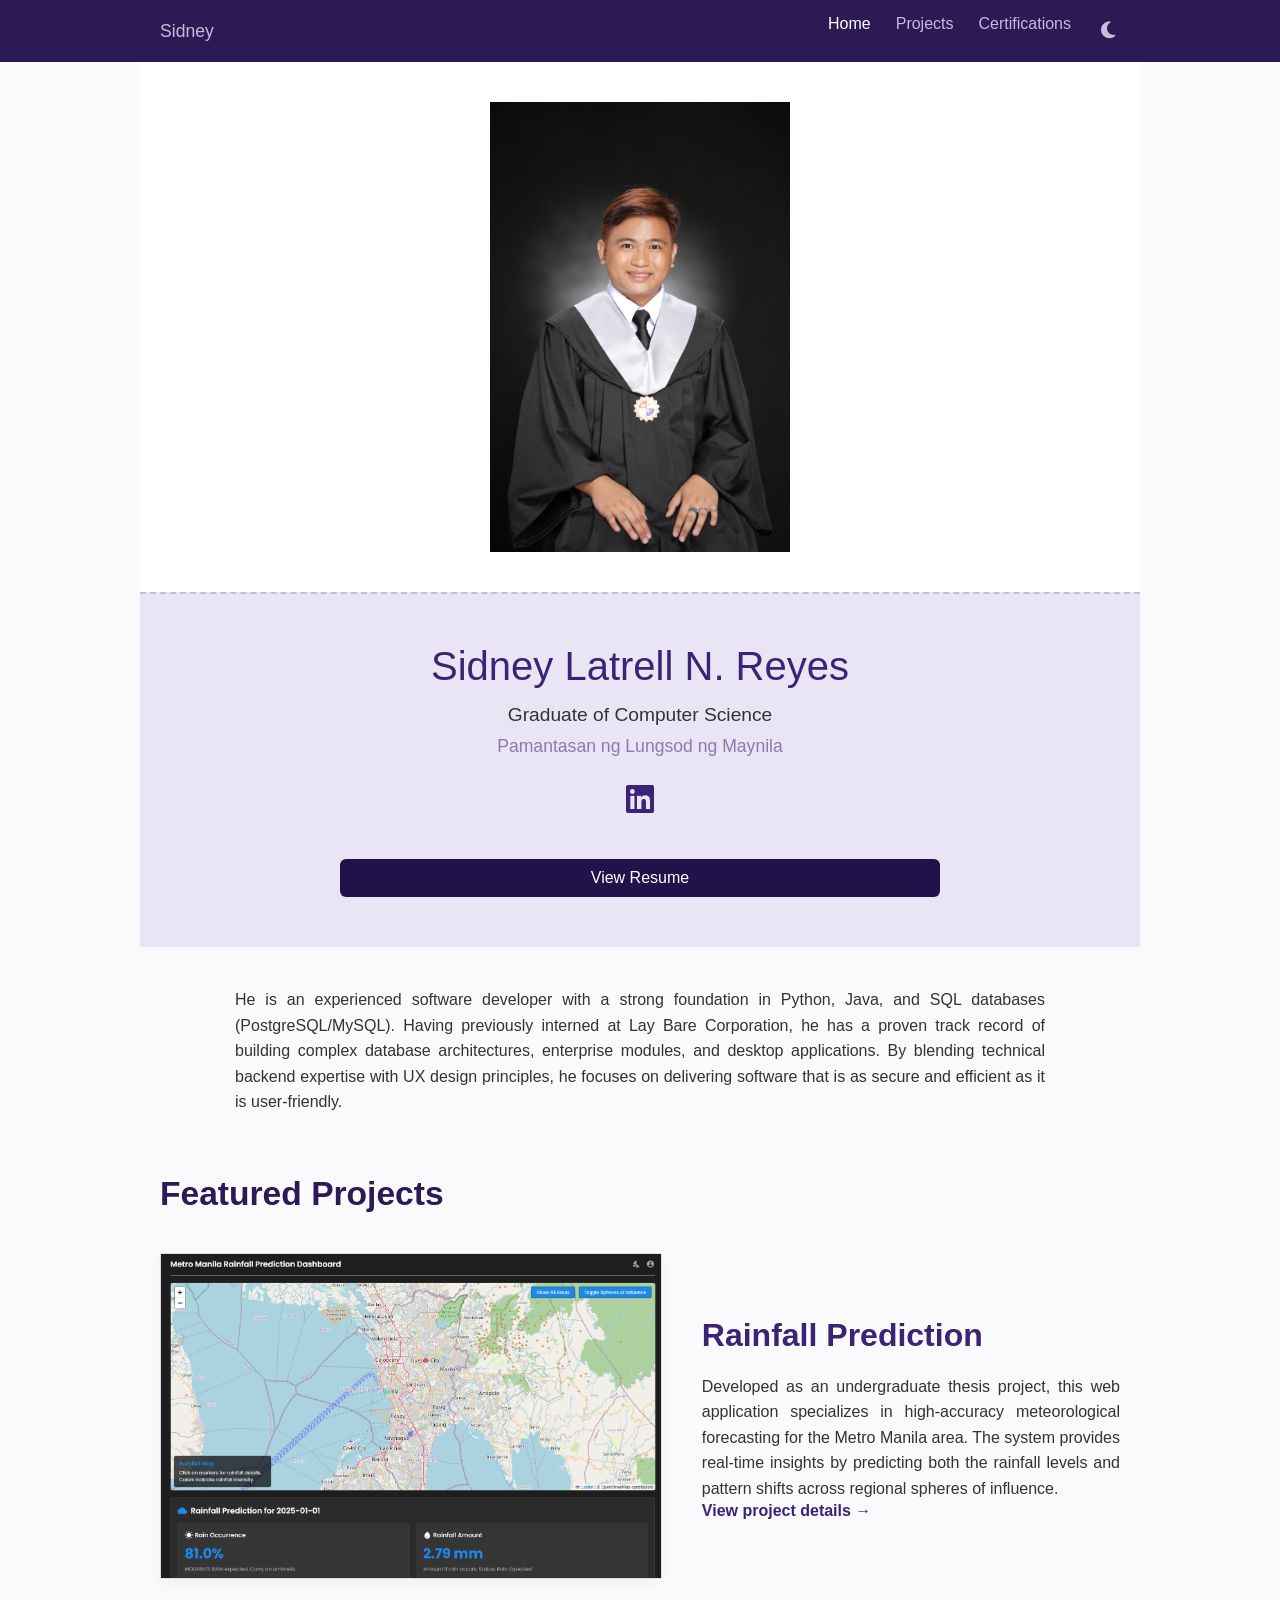
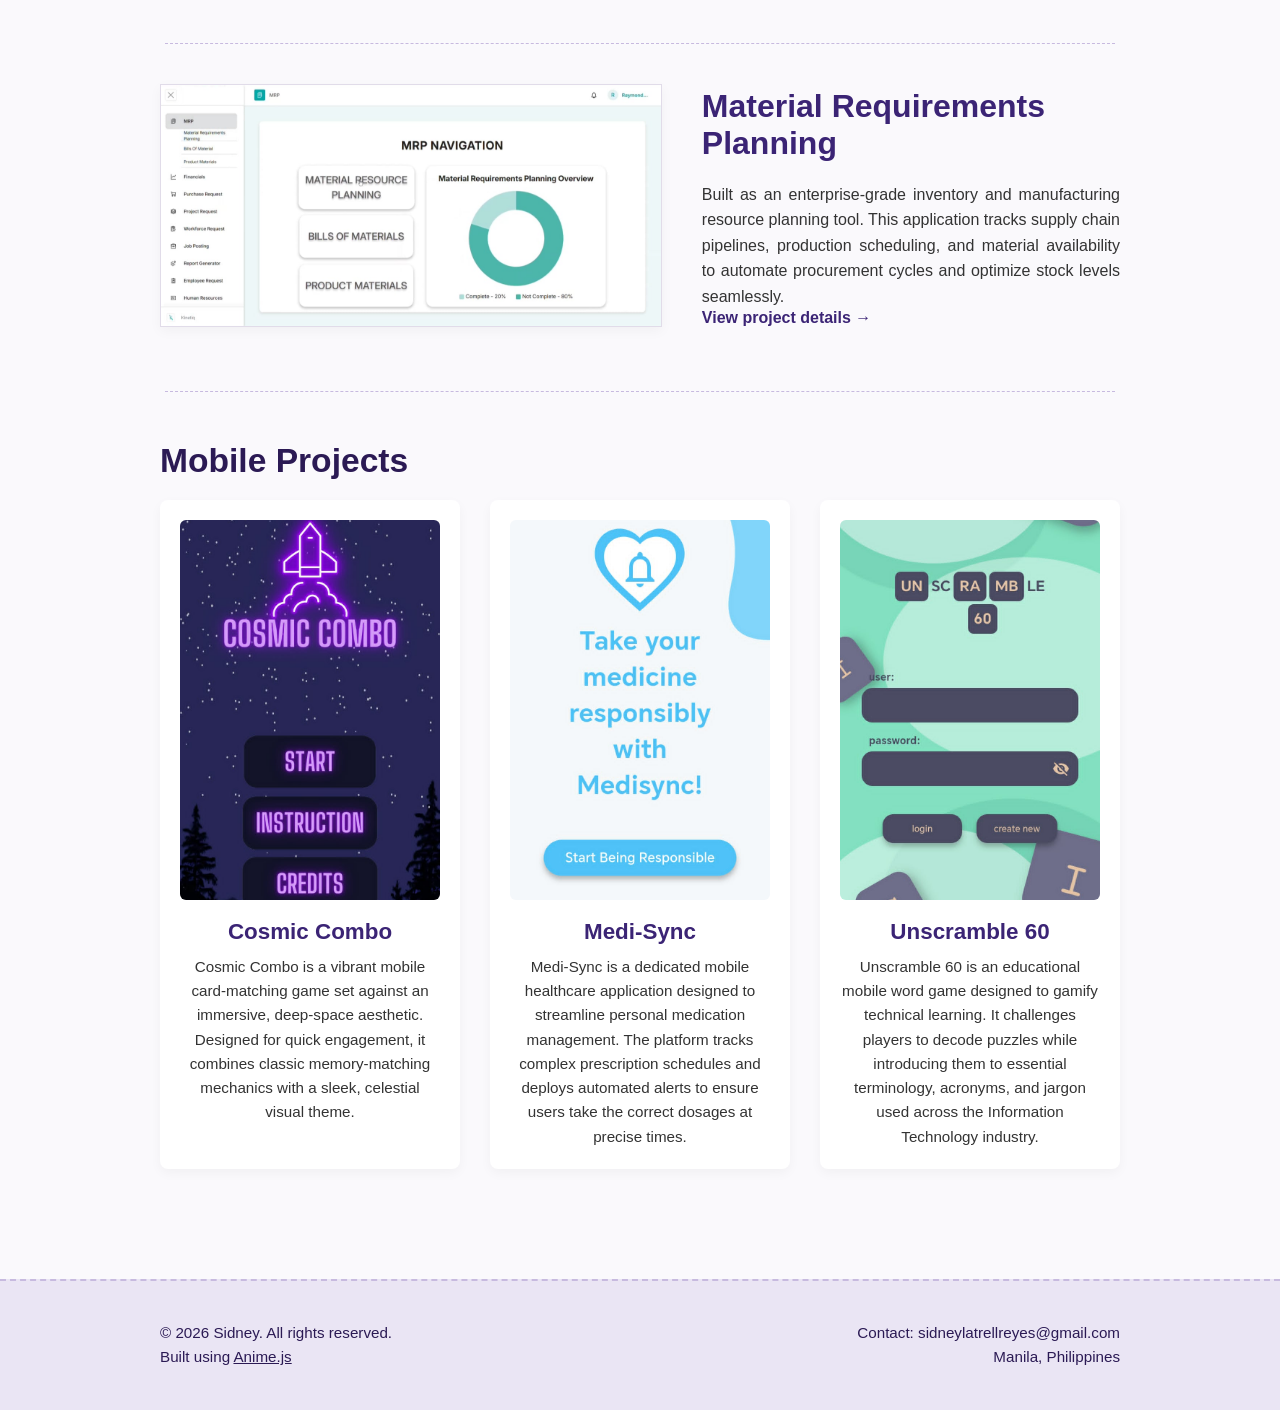
==== index.html @ a34f06d3 "Update index.html" ====
<!DOCTYPE html>
<html lang="en">
<head>
    <meta charset="UTF-8">
    <meta name="viewport" content="width=device-width, initial-scale=1.0">
    <title>Sidney - Portfolio</title>
    <link rel="stylesheet" href="style.css">
    <link rel="stylesheet" href="https://cdnjs.cloudflare.com/ajax/libs/font-awesome/6.4.0/css/all.min.css">
</head>
<body>

    <nav class="navbar">
        <div class="nav-container">
            <div class="site-name">Sidney</div>
            <ul class="nav-links">
                <li><a href="index.html" class="active">Home</a></li>
                <li><a href="projects.html">Projects</a></li>
                <li><a href="certifications.html">Certifications</a></li>
                <li>
                <button id="theme-toggle" class="theme-toggle-btn" aria-label="Toggle theme">
                    <i class="fas fa-moon"></i>
                </button>
            </li>
            </ul>
        </div>
    </nav>

    <div class="portfolio-container">

        <div class="image-section">
            <img src="assets/chosen.JPG" alt="Sidney Reyes" class="profile-img">
        </div>

        <div class="details-section">
            <h1 class="profile-name" style="color: #3b2475;">Sidney Latrell N. Reyes</h1>
            <div class="profile-title" style="color: #333333;">Graduate of Computer Science</div>
            <div class="college-name" style="color: #8a7bb0;">Pamantasan ng Lungsod ng Maynila</div>

            <div class="social-links">
                <a href="https://www.linkedin.com/in/sidney-reyes-908443317/" target="_blank" style="color: #3b2475;"><i class="fab fa-linkedin"></i></a>
            </div>

        <a href="https://drive.google.com/file/d/1Y4aGDfojTcX8HYj7vmwLsg7ABeyHDgnW/view?usp=sharing" 
           target="_blank" 
           rel="noopener noreferrer" 
           class="resume-btn" 
           style="background-color: #22124a; color: white; border-radius: 6px; padding: 10px 20px; display: inline-block; text-decoration: none; margin-top: 10px;">
           View Resume
        </a></div>

        <p class="profile-description" style="font-size: 1rem; line-height: 1.6; color: #333333;">
            He is an experienced software developer with a strong foundation in Python, Java, and SQL databases (PostgreSQL/MySQL). Having previously interned at Lay Bare Corporation, he has a proven track record of building complex database architectures, enterprise modules, and desktop applications. By blending technical backend expertise with UX design principles, he focuses on delivering software that is as secure and efficient as it is user-friendly.
        </p>

        <div class="section-divider-title">
            <h2>Featured Projects</h2>
        </div>

        <div class="project-row">
            <div class="project-image-box">
                <img src="Projects/thesis1.jpg" alt="Rainfall Prediction Dashboard">
            </div>
            <div class="project-text-box">
                <h2 style="color: #3b2475; font-weight: 700;">Rainfall Prediction</h2>
                <p style="font-size: 1rem; line-height: 1.6; color: #333333;">Developed as an undergraduate thesis project, this web application specializes in high-accuracy meteorological forecasting for the Metro Manila area. The system provides real-time insights by predicting both the rainfall levels and pattern shifts across regional spheres of influence.</p>
                <a href="projects.html" style="color: #3b2475; font-weight: 600; text-decoration: none;">View project details &rarr;</a>
            </div>
        </div>

        <hr class="project-separator">

        <div class="project-row">
            <div class="project-image-box">
                <img src="Projects/mrp1.jpg" alt="Material Requirements Planning Dashboard">
            </div>
            <div class="project-text-box">
                <h2 style="color: #3b2475; font-weight: 700;">Material Requirements Planning</h2>
                <p style="font-size: 1rem; line-height: 1.6; color: #333333;">Built as an enterprise-grade inventory and manufacturing resource planning tool. This application tracks supply chain pipelines, production scheduling, and material availability to automate procurement cycles and optimize stock levels seamlessly.</p>
                <a href="projects.html" style="color: #3b2475; font-weight: 600; text-decoration: none;">View project details &rarr;</a>
            </div>
        </div>

        <hr class="project-separator">

        <div class="section-divider-title">
            <h2>Mobile Projects</h2>
        </div>

        <div class="layout-container flex-row">

            <div class="item project-card">
                <div class="card-image-box">
                    <img src="Projects/cosmic1.jpg" alt="Cosmic Combo App Screenshot">
                </div>
                <h3 style="color: #3b2475; font-weight: 700;">Cosmic Combo</h3>
                <p style="font-size: 0.95rem; line-height: 1.6; color: #333333;">Cosmic Combo is a vibrant mobile card-matching game set against an immersive, deep-space aesthetic. Designed for quick engagement, it combines classic memory-matching mechanics with a sleek, celestial visual theme.</p>
            </div>

            <div class="item project-card">
                <div class="card-image-box">
                    <img src="Projects/med1.jpg" alt="Medi-Sync App Screenshot">
                </div>
                <h3 style="color: #3b2475; font-weight: 700;">Medi-Sync</h3>
                <p style="font-size: 0.95rem; line-height: 1.6; color: #333333;">Medi-Sync is a dedicated mobile healthcare application designed to streamline personal medication management. The platform tracks complex prescription schedules and deploys automated alerts to ensure users take the correct dosages at precise times.</p>
            </div>

            <div class="item project-card">
                <div class="card-image-box">
                    <img src="Projects/unscr1.jpg" alt="Unscramble 60 App Screenshot">
                </div>
                <h3 style="color: #3b2475; font-weight: 700;">Unscramble 60</h3>
                <p style="font-size: 0.95rem; line-height: 1.6; color: #333333;">Unscramble 60 is an educational mobile word game designed to gamify technical learning. It challenges players to decode puzzles while introducing them to essential terminology, acronyms, and jargon used across the Information Technology industry.</p>
            </div>

        </div>

    </div>

    <footer class="site-footer" id="contact">
        <div class="footer-container">
            <div class="footer-left">
                &copy; 2026 Sidney. All rights reserved.<br>
                Built using <a href="https://animejs.com/" target="_blank">Anime.js</a>
            </div>
            <div class="footer-right">
                Contact: sidneylatrellreyes@gmail.com<br>
                Manila, Philippines
            </div>
        </div>
    </footer>

    <script type="module" src="script.js"></script>
</body>
</html>
---- style.css ----
/* ==========================================================================
   1. Core Base Styles & Navigation
   ========================================================================== */
* {
    margin: 0;
    padding: 0;
    box-sizing: border-box;
    font-family: 'Segoe UI', Tahoma, Geneva, Verdana, sans-serif;
}

body {
    background-color: #faf9fc; /* Soft neutral tinted off-white background */
}

.navbar {
    background-color: #2b1a54; /* Deep slate purple */
    color: white;
    padding: 15px 0;
}

.nav-container {
    max-width: 1000px;
    margin: 0 auto;
    display: flex;
    justify-content: space-between;
    align-items: center;
    padding: 0 20px;
}

.site-name {
    font-size: 1.1rem;
    color: #c7badf;
}

.nav-links {
    list-style: none;
    display: flex;
    gap: 25px;
}

.nav-links a {
    color: #c7badf;
    text-decoration: none;
    font-weight: 500;
    transition: color 0.3s;
}

.nav-links a.active, .nav-links a:hover {
    color: #ffffff;
}

/* ==========================================================================
   2. Profile & Details Header Sections
   ========================================================================== */
.portfolio-container {
    max-width: 1000px;
    margin: 0 auto;
    display: flex;
    flex-direction: column;
    align-items: center;
}

.image-section {
    width: 100%;
    display: flex;
    justify-content: center;
    background-color: #ffffff;
    padding: 40px 0;
}

.profile-img {
    max-width: 100%;
    height: auto;
    max-height: 450px;
    object-fit: cover;
}

.details-section {
    width: 100%;
    background-color: #eae5f4; /* Reconfigured professional light-lavender tint */
    padding: 50px 20px;
    text-align: center;
    color: #2b1a54;
    border-top: 2px dashed #c7badf;
}

.profile-name {
    font-size: 2.5rem;
    font-weight: 500;
    margin-bottom: 15px;
    display: inline-block; /* Essential for Anime.js letter splitting calculations */
}

.profile-title {
    font-size: 1.2rem;
    margin-bottom: 10px;
    color: #170d33;
}

.college-name {
    font-size: 1.1rem;
    margin-bottom: 25px;
}

.social-links {
    margin-bottom: 30px;
}

.social-links a {
    color: #4a3675;
    font-size: 2rem;
    transition: color 0.3s;
}

.social-links a:hover {
    color: #2b1a54;
}

.resume-btn {
    display: inline-block;
    background-color: #523b8a;
    color: white;
    text-decoration: none;
    padding: 12px 0;
    width: 100%;
    max-width: 600px;
    font-size: 1rem;
    border-radius: 4px;
    font-weight: 500;
    transition: background-color 0.3s;
    border: none;
    cursor: pointer;
    text-align: center;
}

.resume-btn:hover {
    background-color: #3f2c6b;
}

/* Centralized Description Styling */
.profile-description {
    font-size: 1.1rem;
    line-height: 1.7;
    color: #333333;
    text-align: justify; /* Perfectly justified alignment requirement */
    max-width: 850px;
    margin: 40px auto 20px auto;
    padding: 0 20px;
}

/* ==========================================================================
   3. Featured Large Projects Row Layout
   ========================================================================== */
.section-divider-title {
    width: 100%;
    max-width: 1000px;
    padding: 40px 20px 10px 20px;
    font-size: 1.4rem;
    color: #2b1a54;
    text-align: left;
    font-weight: 600;
}

.project-row {
    display: flex;
    max-width: 1000px;
    width: 100%;
    padding: 30px 20px;
    gap: 40px;
    align-items: center;
}

.project-image-box {
    flex: 1.2;
}

.project-image-box img {
    width: 100%;
    height: auto;
    border: 1px solid #e1dce9;
    box-shadow: 0 4px 12px rgba(0,0,0,0.04);
}

.project-text-box {
    flex: 1;
    color: #333333;
}

.project-text-box h2 {
    color: #2b1a54;
    font-size: 2rem;
    margin-bottom: 20px;
    font-weight: 500;
}

.project-text-box p {
    font-size: 1.05rem;
    line-height: 1.6;
    text-align: justify;
}

.project-separator {
    width: 95%;
    border: none;
    border-top: 1px dashed #c7badf;
    margin: 30px 0 10px 0;
}

/* ==========================================================================
   4. Control Interface Panel Styling
   ========================================================================== */
.controls {
    width: 100%;
    max-width: 1000px;
    padding: 10px 20px 20px 20px;
    text-align: left;
}

.controls button {
    background-color: #2b1a54;
    color: white;
    border: none;
    padding: 10px 20px;
    font-size: 0.95rem;
    border-radius: 4px;
    cursor: pointer;
    font-weight: 500;
    transition: background-color 0.2s;
}

.controls button:hover {
    background-color: #4a3675;
}

/* ==========================================================================
   5. Dynamic Morphing Layout Architecture (Anime.js FLIP Contexts)
   ========================================================================== */
.layout-container {
    position: relative !important;
    width: 100%;
    max-width: 1000px;
    margin: 0 auto;
    padding: 10px 20px 50px 20px;
    transition: none !important; /* Prevents native transitions from fighting Anime.js */
}

/* Base structural assignments for items inside the container */
.layout-container .item {
    background: #ffffff;
    border-radius: 8px;
    padding: 20px;
    box-shadow: 0 4px 12px rgba(0, 0, 0, 0.04);
    display: flex;
    flex-direction: column;
    align-items: center;
    text-align: center;
    width: 100%;
}

.layout-container .card-image-box {
    width: 100%;
    margin-bottom: 15px;
}

.layout-container .card-image-box img {
    width: 100%;
    height: auto;
    max-height: 380px;
    object-fit: cover;
    border-radius: 6px;
}

.layout-container h3 {
    color: #2b1a54;
    font-size: 1.4rem;
    margin-bottom: 10px;
    font-weight: 500;
}

.layout-container p {
    font-size: 0.95rem;
    line-height: 1.5;
    color: #444444;
}

/* --- STATE CLASS DEFINITIONS (Updated Dynamically via JS) --- */

/* Horizontal Row Settings (3 Columns Side-by-Side) */
.layout-container.flex-row,
.layout-container.flex-col,
.layout-container.grid-2 {
    display: grid !important;
    grid-template-columns: repeat(3, 1fr) !important;
    gap: 30px !important;
}

/* Stacker settings (1 Column List Layout View) */
.layout-container.grid-1 {
    display: grid !important;
    grid-template-columns: 1fr !important;
    gap: 30px !important;
    max-width: 650px !important;
}

/* Clean minimization handling state */
.layout-container.none .item {
    transform: scale(0);
    opacity: 0;
}

/* Reverse ordering setup mapping class */
.layout-container.flex-row-reverse {
    display: grid !important;
    grid-template-columns: repeat(3, 1fr) !important;
    gap: 30px !important;
}

/* ==========================================================================
   6. Footer & Media Query Clean Breakdowns
   ========================================================================== */
.site-footer {
    background-color: #eae5f4; 
    border-top: 2px dashed #c7badf;
    padding: 40px 0;
    margin-top: 60px;
    color: #2b1a54;
}

.footer-container {
    max-width: 1000px;
    margin: 0 auto;
    display: flex;
    justify-content: space-between;
    padding: 0 20px;
    font-size: 0.95rem;
    line-height: 1.6;
}

.footer-left a {
    color: #2b1a54;
    text-decoration: underline;
}

.footer-right {
    text-align: right;
}

@media (max-width: 768px) {
    .project-row {
        flex-direction: column;
        text-align: center;
    }
    .project-text-box p {
        text-align: center;
    }
    
    .layout-container.flex-row,
    .layout-container.flex-col,
    .layout-container.grid-2,
    .layout-container.grid-1,
    .layout-container.flex-row-reverse {
        grid-template-columns: 1fr !important;
        gap: 45px !important;
    }
    
    .footer-container {
        flex-direction: column;
        gap: 20px;
        text-align: center;
    }
    .footer-right {
        text-align: center;
    }
}

/* ==========================================================================
   Dark Mode Theme Overrides
   ========================================================================== */

/* Button Styling in Navbar */
.theme-toggle-btn {
    background: transparent;
    border: none;
    color: #c7badf;
    font-size: 1.2rem;
    cursor: pointer;
    padding: 5px;
    transition: color 0.3s ease, transform 0.2s ease;
}

.theme-toggle-btn:hover {
    color: #ffffff;
    transform: scale(1.1);
}

/* Base Body Dark Mode */
body.dark-mode {
    background-color: #121212 !important;
    color: #e0e0e0 !important;
}

/* Containers and Card Backgrounds */
body.dark-mode .details-section,
body.dark-mode .site-footer {
    background-color: #1e1b2e !important;
    border-color: #3b2475 !important;
}

body.dark-mode .image-section,
body.dark-mode .item.project-card,
body.dark-mode .project-image-box img {
    background-color: #1a1a24 !important;
    border-color: #2d2b3a !important;
}

/* Text Overrides for Inline Colors */
body.dark-mode h1,
body.dark-mode h2,
body.dark-mode h3,
body.dark-mode .site-name,
body.dark-mode .section-divider-title h2 {
    color: #bb86fc !important; /* Vibrant soft purple accent */
}

body.dark-mode p,
body.dark-mode .profile-title,
body.dark-mode .profile-description,
body.dark-mode .project-text-box p {
    color: #d1d1d1 !important;
}

body.dark-mode .college-name {
    color: #a395c9 !important;
}

body.dark-mode .nav-links a,
body.dark-mode .social-links a,
body.dark-mode .project-text-box a,
body.dark-mode .footer-left a {
    color: #cf6679 !important;
}

body.dark-mode .project-separator {
    border-color: #3b2475 !important;
}
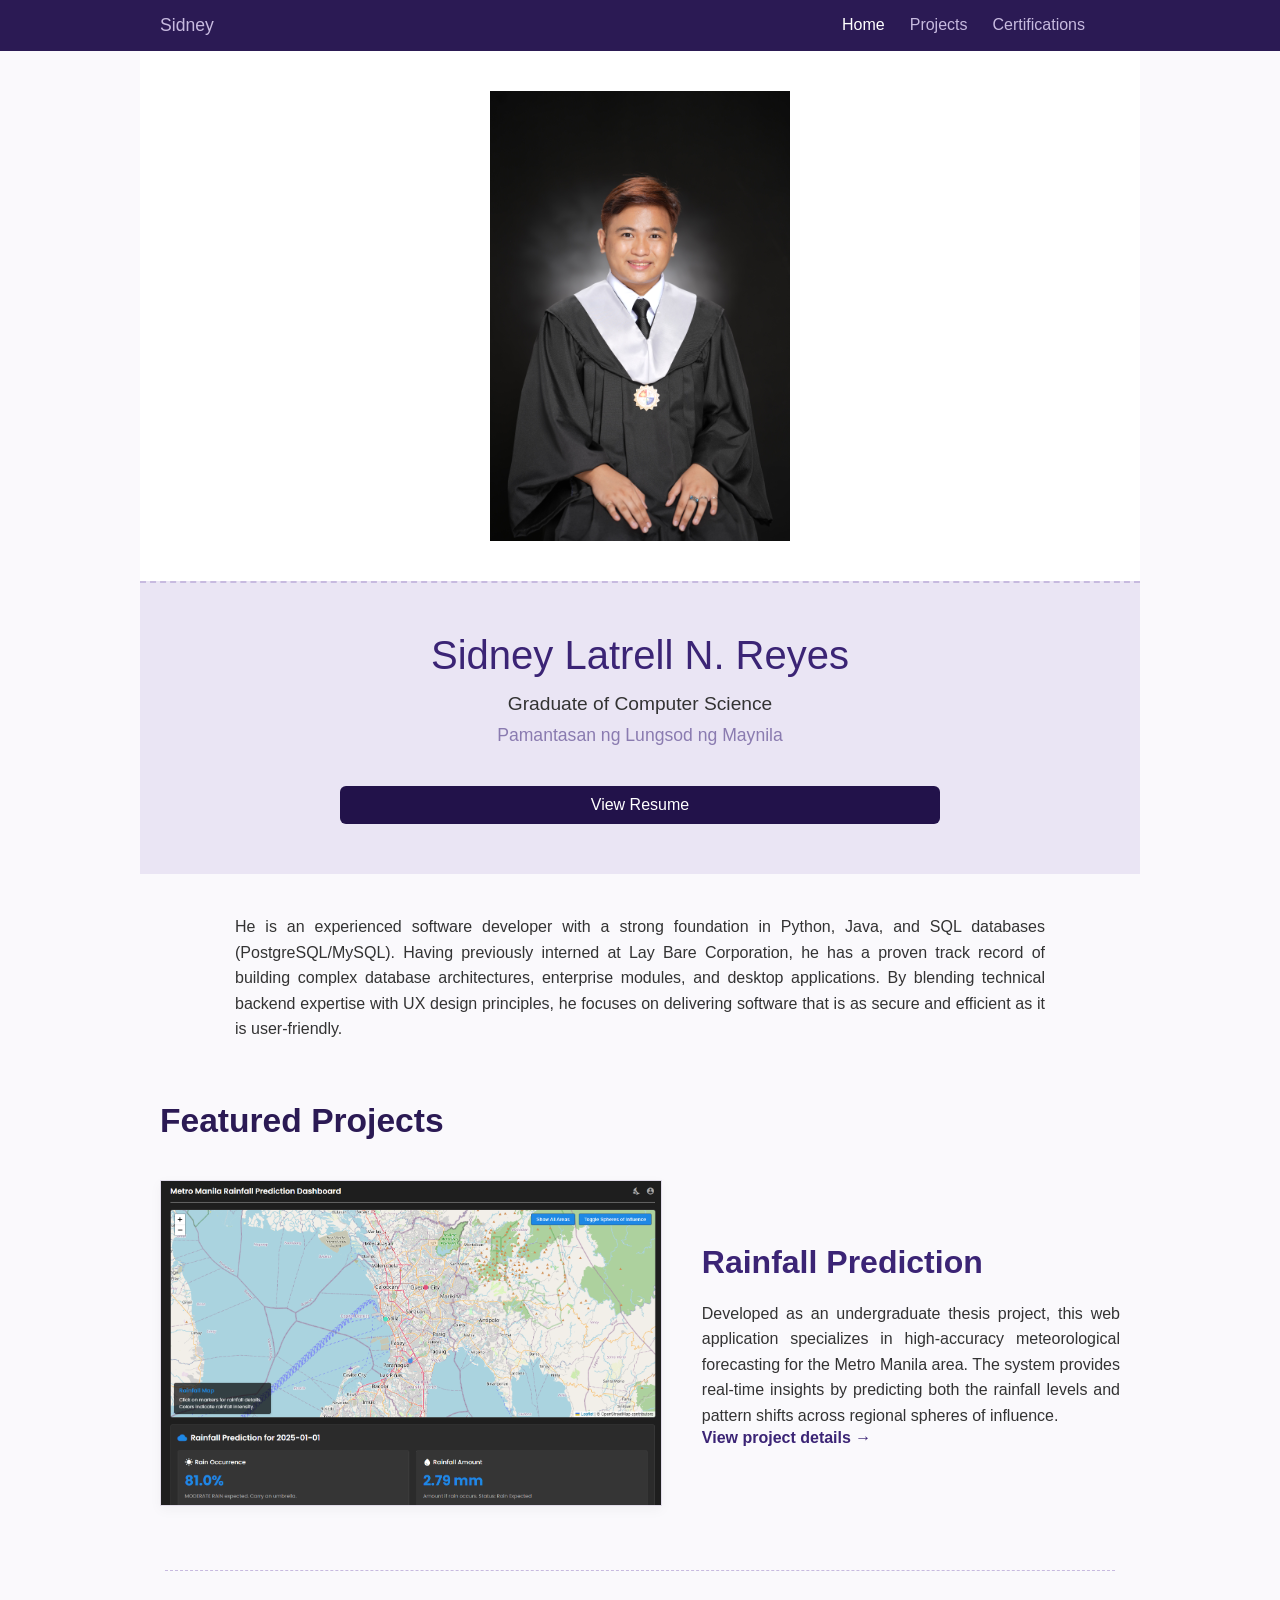
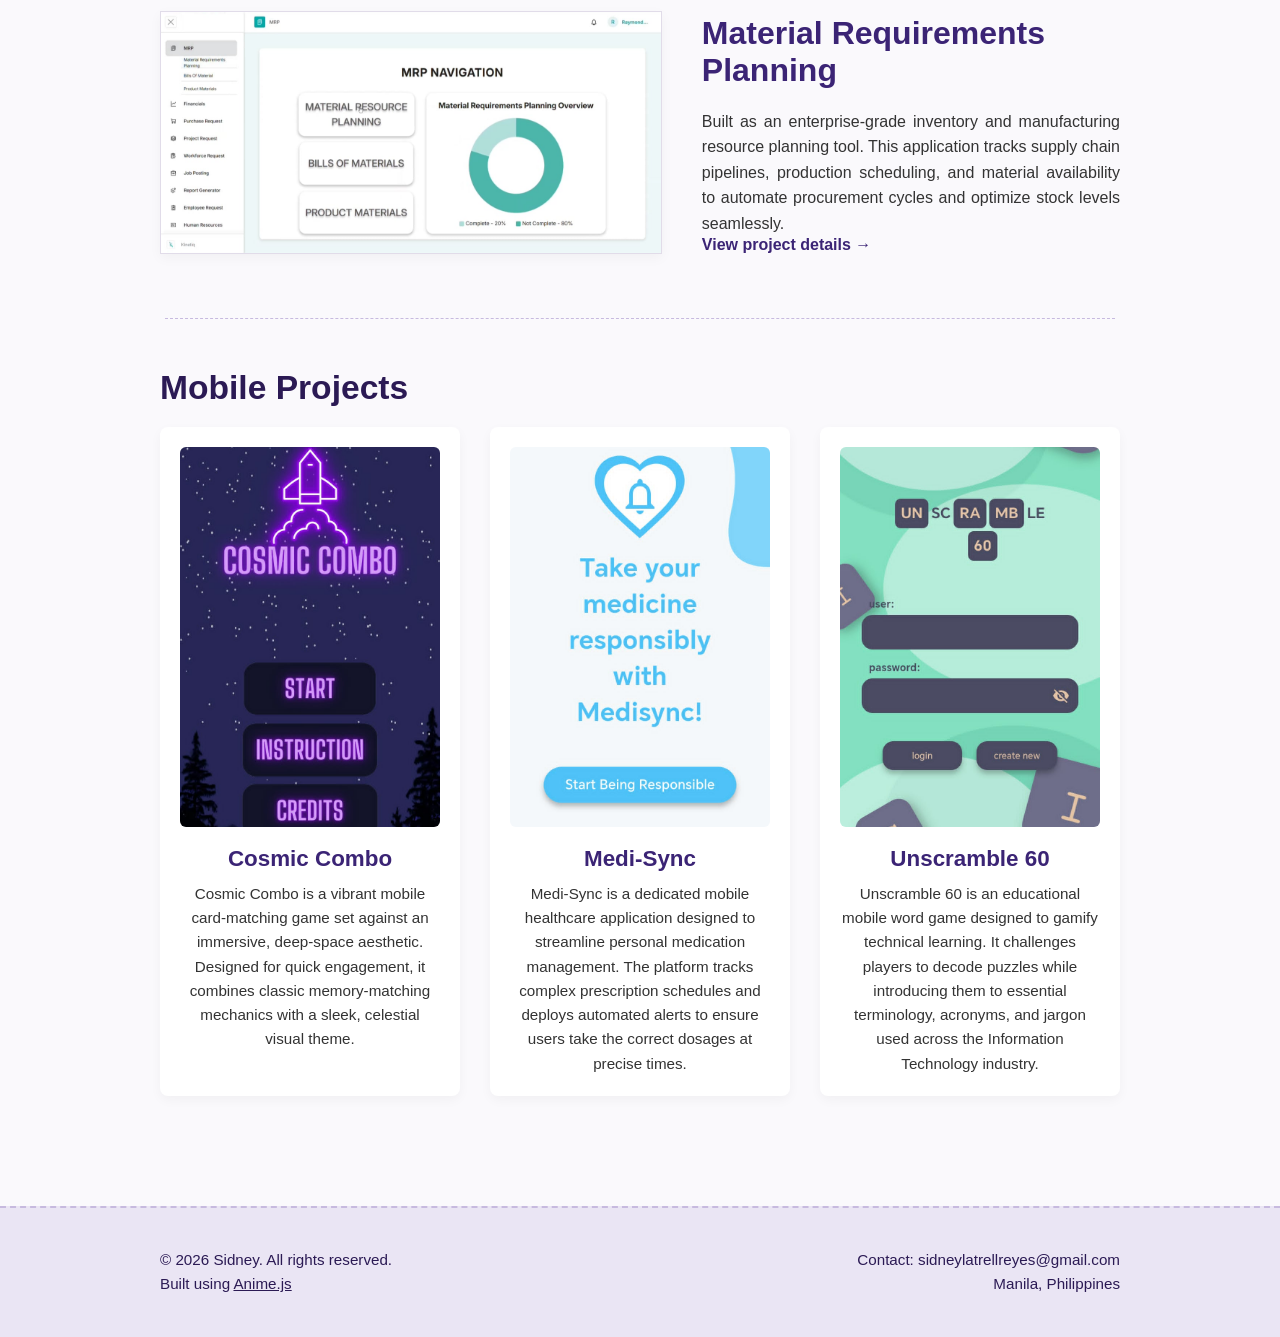
==== commit 517e8083: "Update index.html removed animejs for name maybe?" ====
--- a/index.html
+++ b/index.html
@@ -5,7 +5,6 @@
     <meta name="viewport" content="width=device-width, initial-scale=1.0">
     <title>Sidney - Portfolio</title>
     <link rel="stylesheet" href="style.css">
-    <link rel="stylesheet" href="https://cdnjs.cloudflare.com/ajax/libs/font-awesome/6.4.0/css/all.min.css">
 </head>
 <body>
 
@@ -40,7 +39,7 @@
                 <a href="https://www.linkedin.com/in/sidney-reyes-908443317/" target="_blank" style="color: #3b2475;"><i class="fab fa-linkedin"></i></a>
             </div>
 
-        <a href="https://drive.google.com/file/d/1Y4aGDfojTcX8HYj7vmwLsg7ABeyHDgnW/view?usp=sharing" 
+        <a href="https://drive.google.com/file/d/1HtWwaGVgnknMbJgXJE3Xa2kfeSxZcFaR/view?usp=sharing" 
            target="_blank" 
            rel="noopener noreferrer" 
            class="resume-btn" 
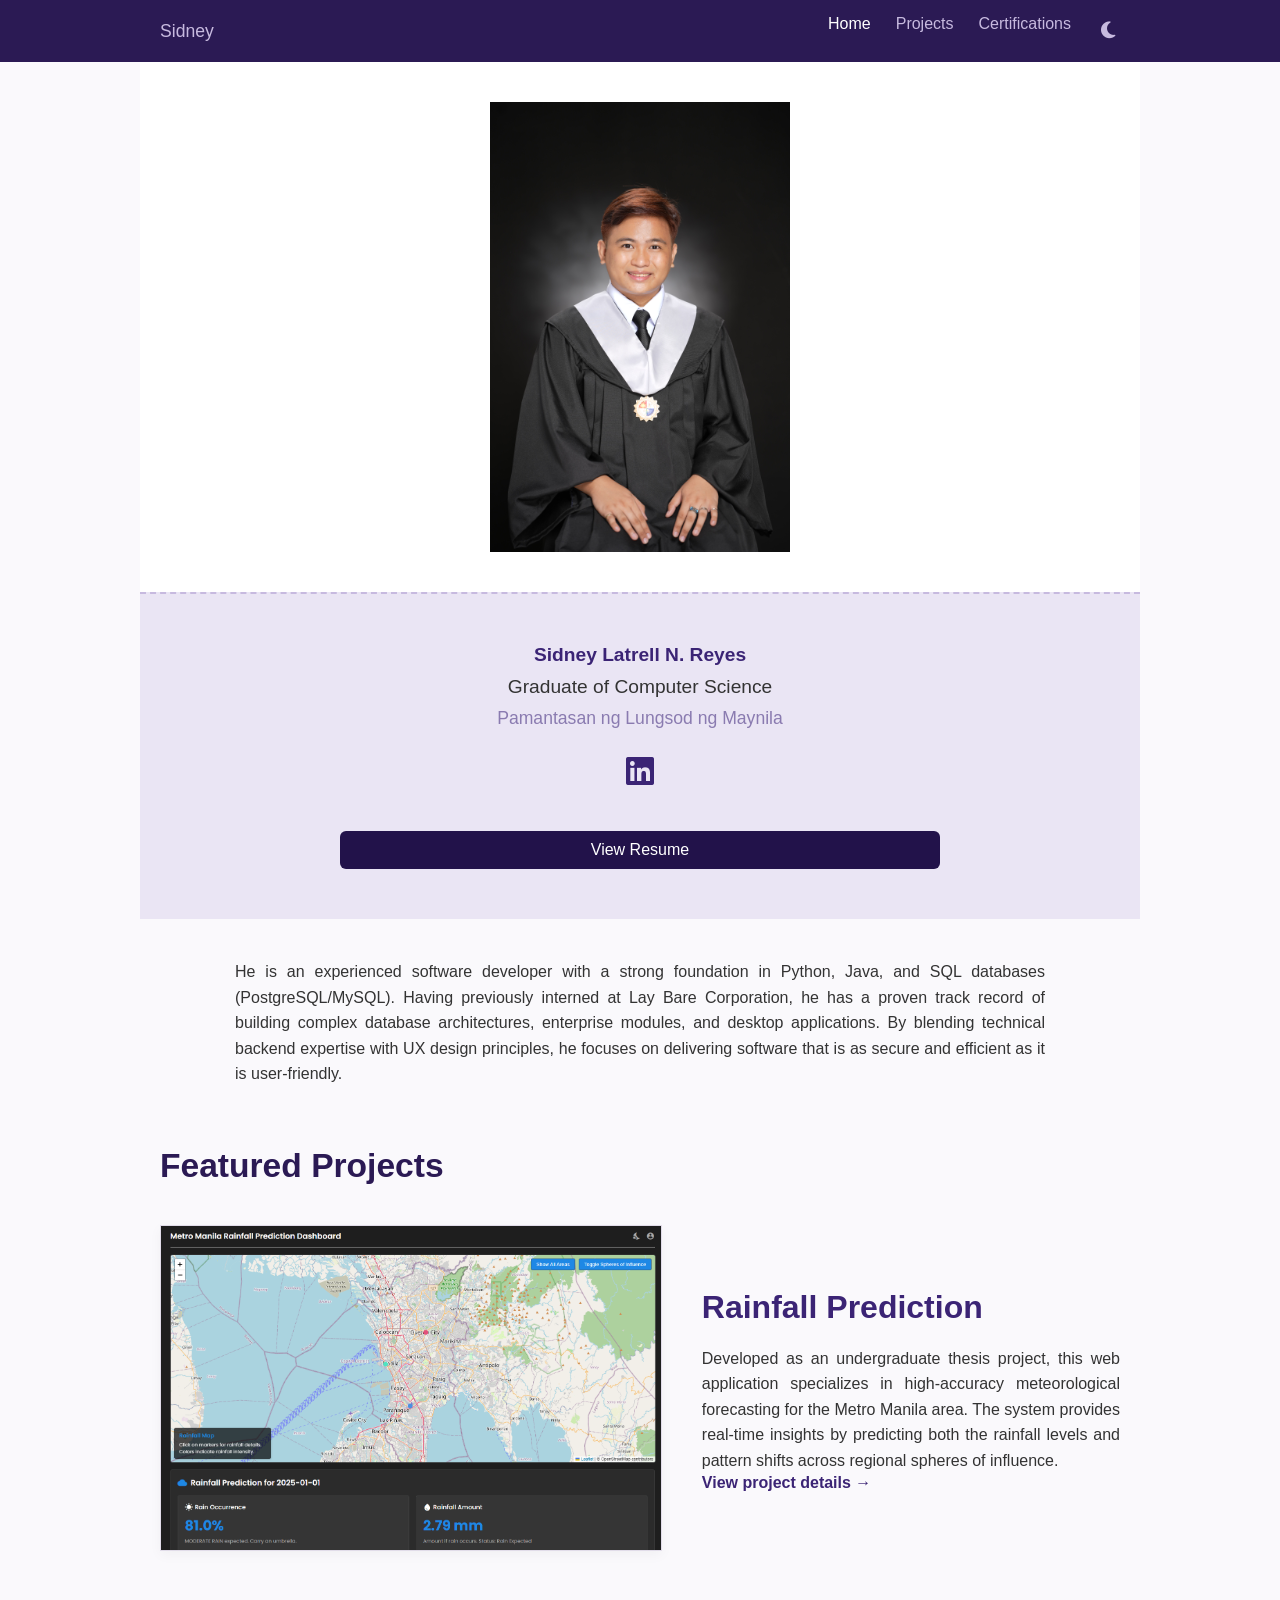
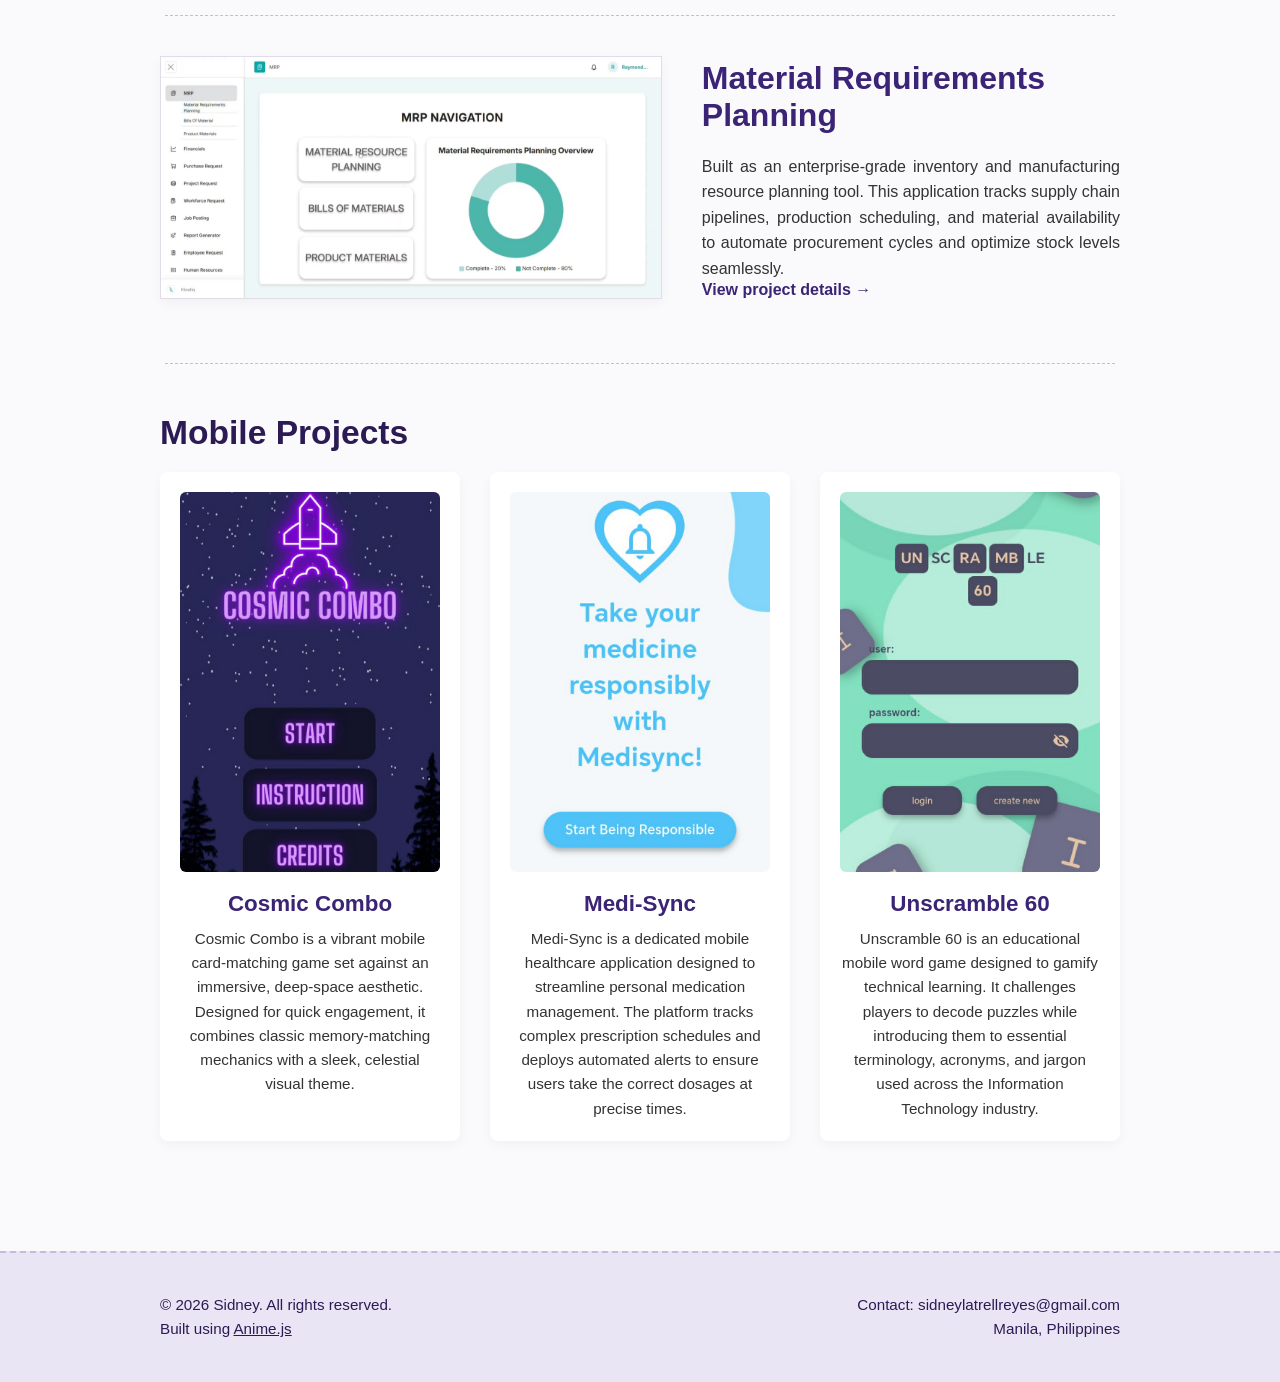
==== commit c5c599e6: "Update index.html tried to change name" ====
--- a/index.html
+++ b/index.html
@@ -5,6 +5,8 @@
     <meta name="viewport" content="width=device-width, initial-scale=1.0">
     <title>Sidney - Portfolio</title>
     <link rel="stylesheet" href="style.css">
+    <link rel="stylesheet" href="https://cdnjs.cloudflare.com/ajax/libs/font-awesome/6.4.0/css/all.min.css">
+
 </head>
 <body>
 
@@ -31,7 +33,7 @@
         </div>
 
         <div class="details-section">
-            <h1 class="profile-name" style="color: #3b2475;">Sidney Latrell N. Reyes</h1>
+            <h1 class="profile-title" style="color: #3b2475;">Sidney Latrell N. Reyes</h1>
             <div class="profile-title" style="color: #333333;">Graduate of Computer Science</div>
             <div class="college-name" style="color: #8a7bb0;">Pamantasan ng Lungsod ng Maynila</div>
 
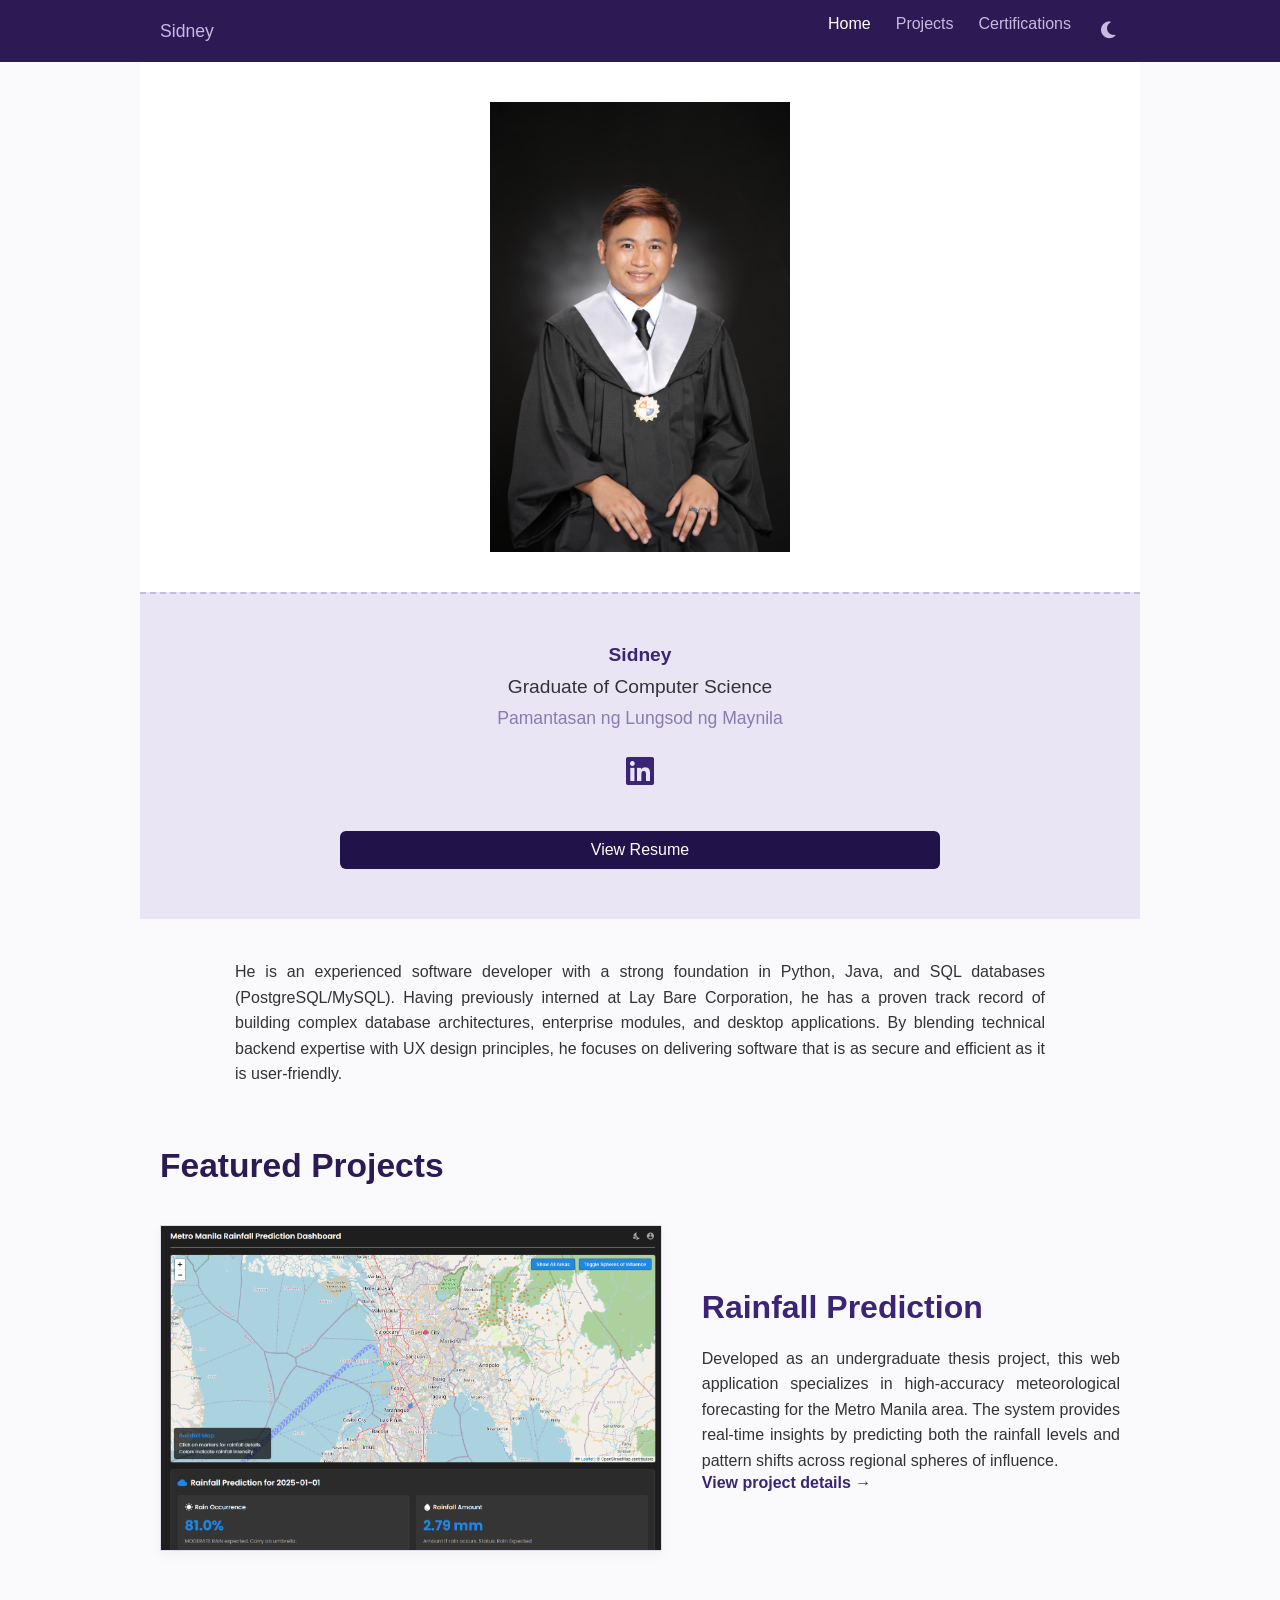
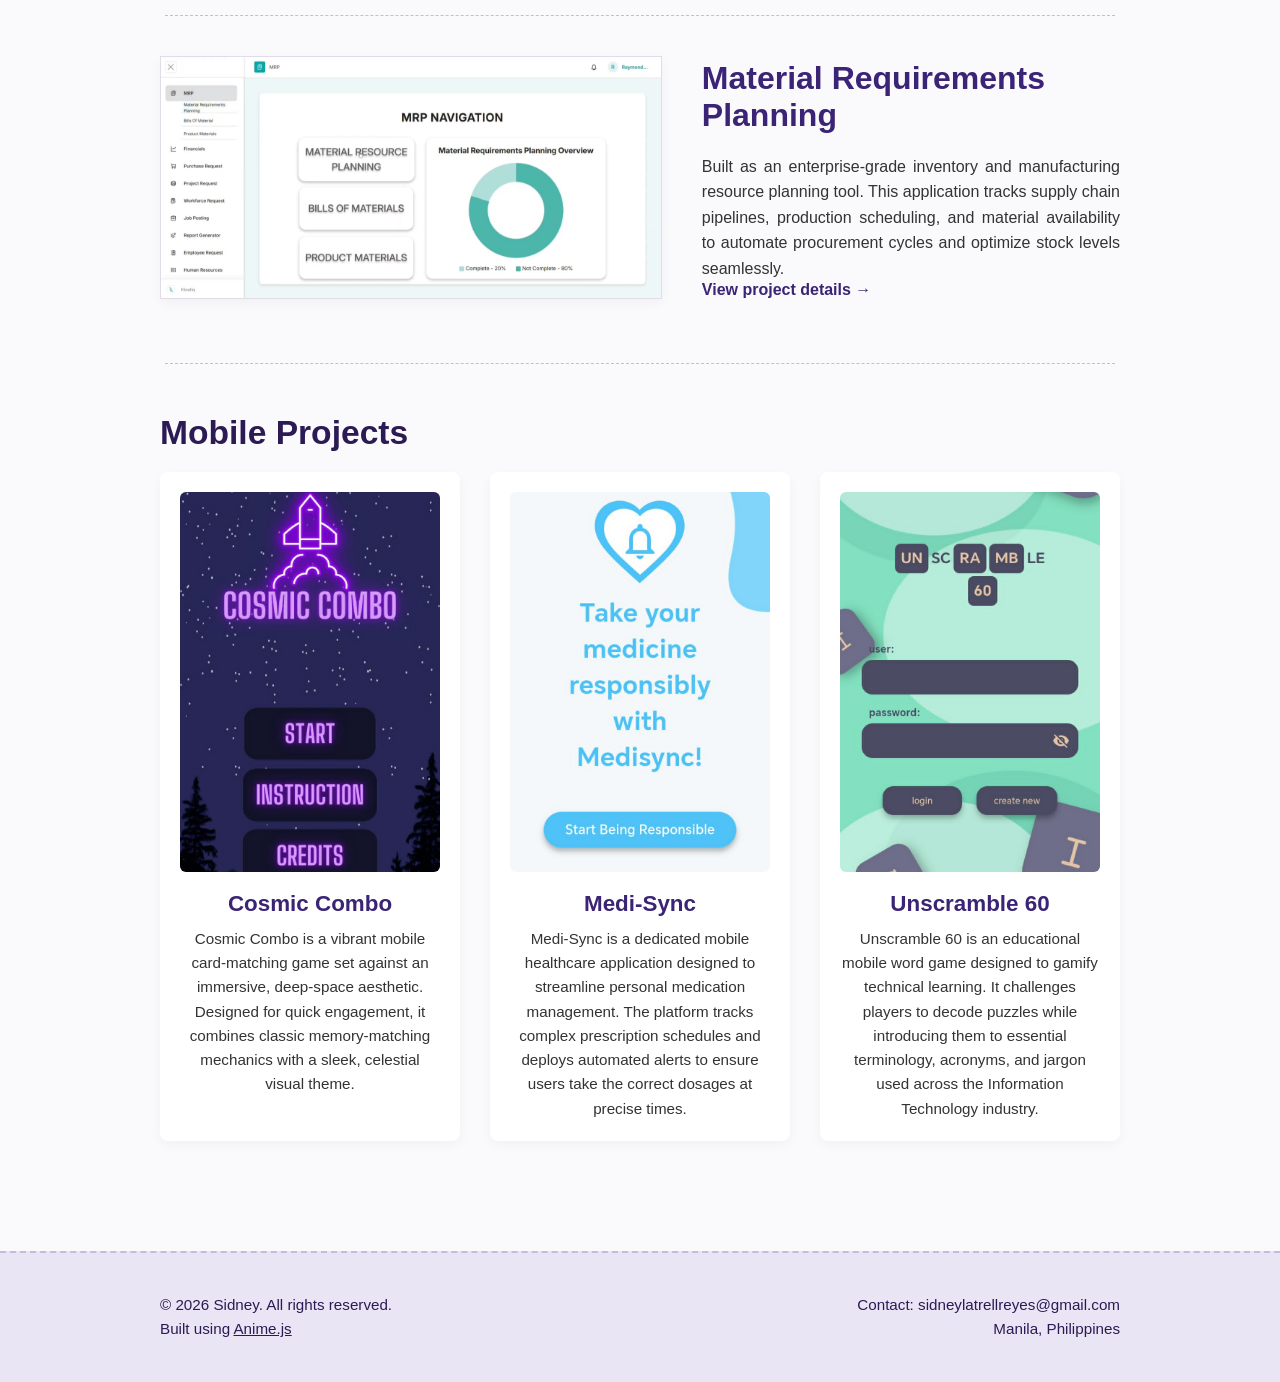
==== commit 5adb4c39: "Update index.html" ====
--- a/index.html
+++ b/index.html
@@ -33,7 +33,7 @@
         </div>
 
         <div class="details-section">
-            <h1 class="profile-title" style="color: #3b2475;">Sidney Latrell N. Reyes</h1>
+            <h1 class="profile-title" style="color: #3b2475;">Sidney</h1>
             <div class="profile-title" style="color: #333333;">Graduate of Computer Science</div>
             <div class="college-name" style="color: #8a7bb0;">Pamantasan ng Lungsod ng Maynila</div>
 
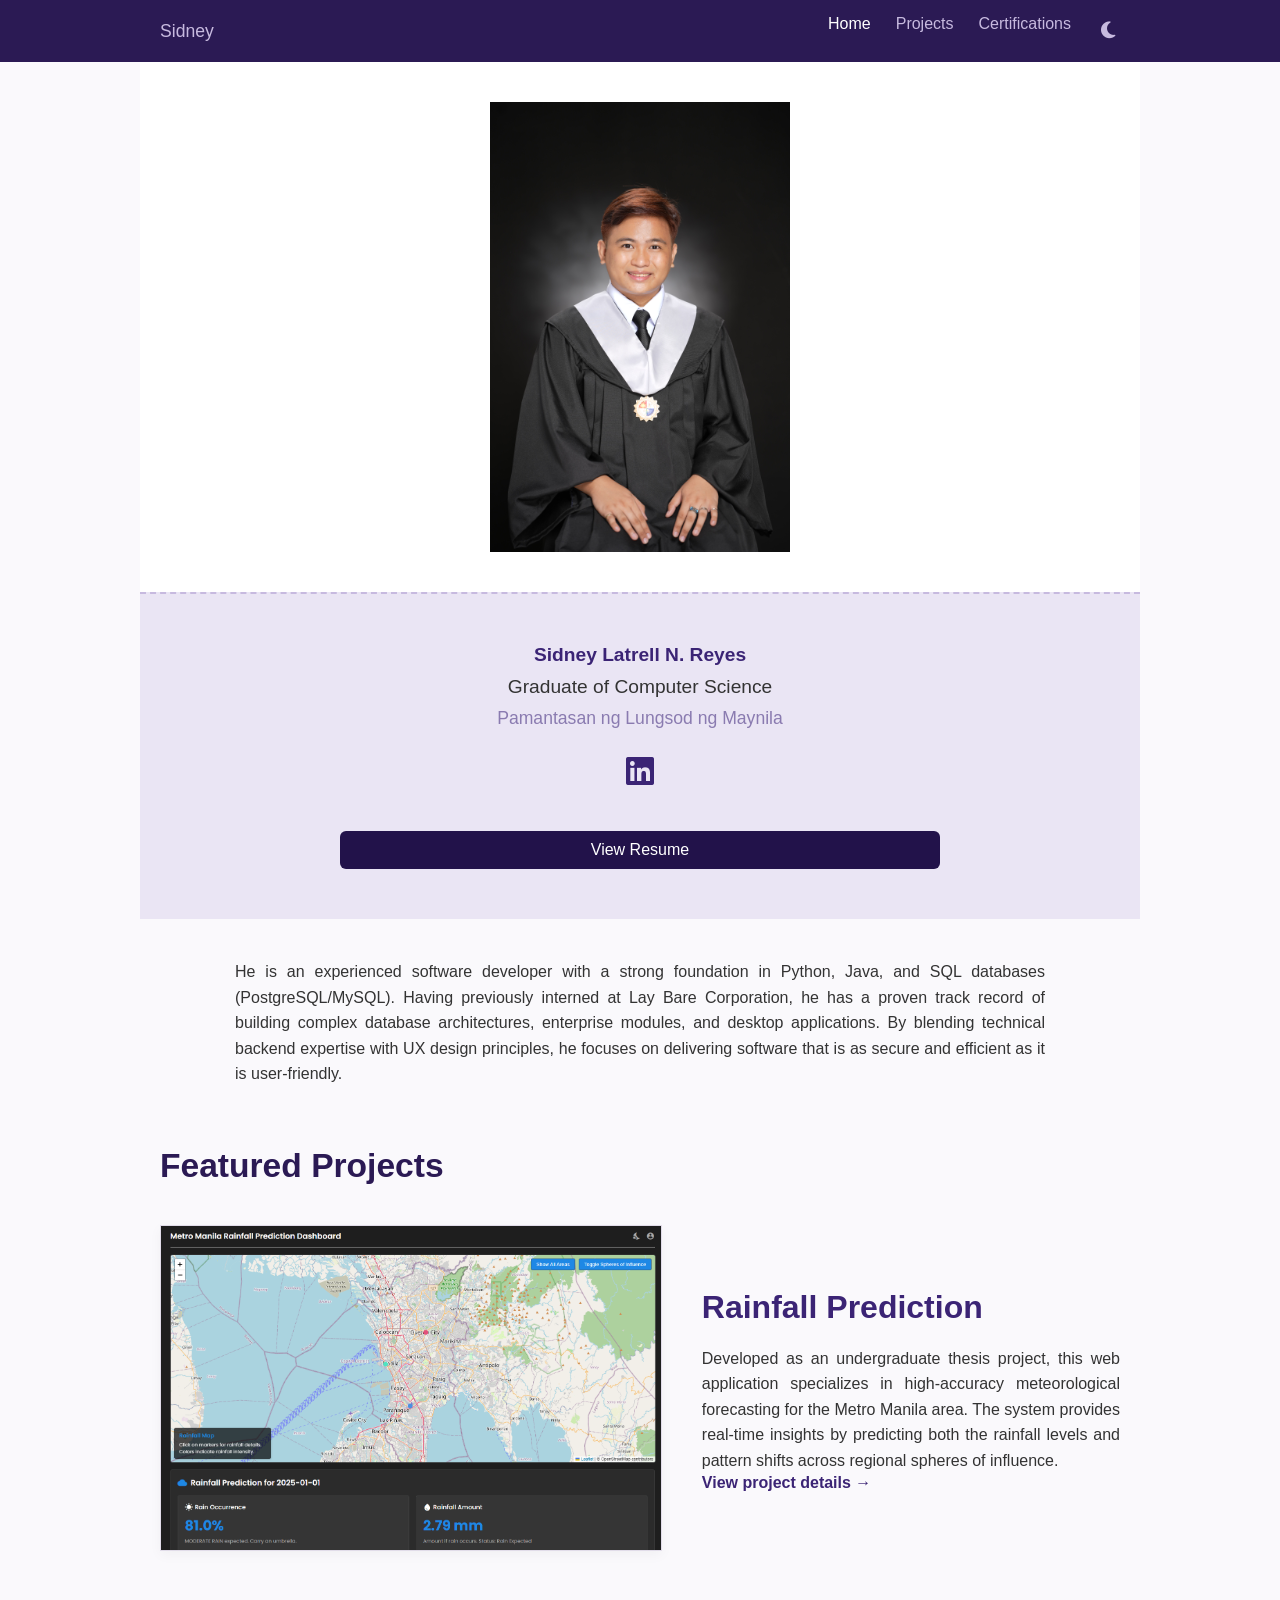
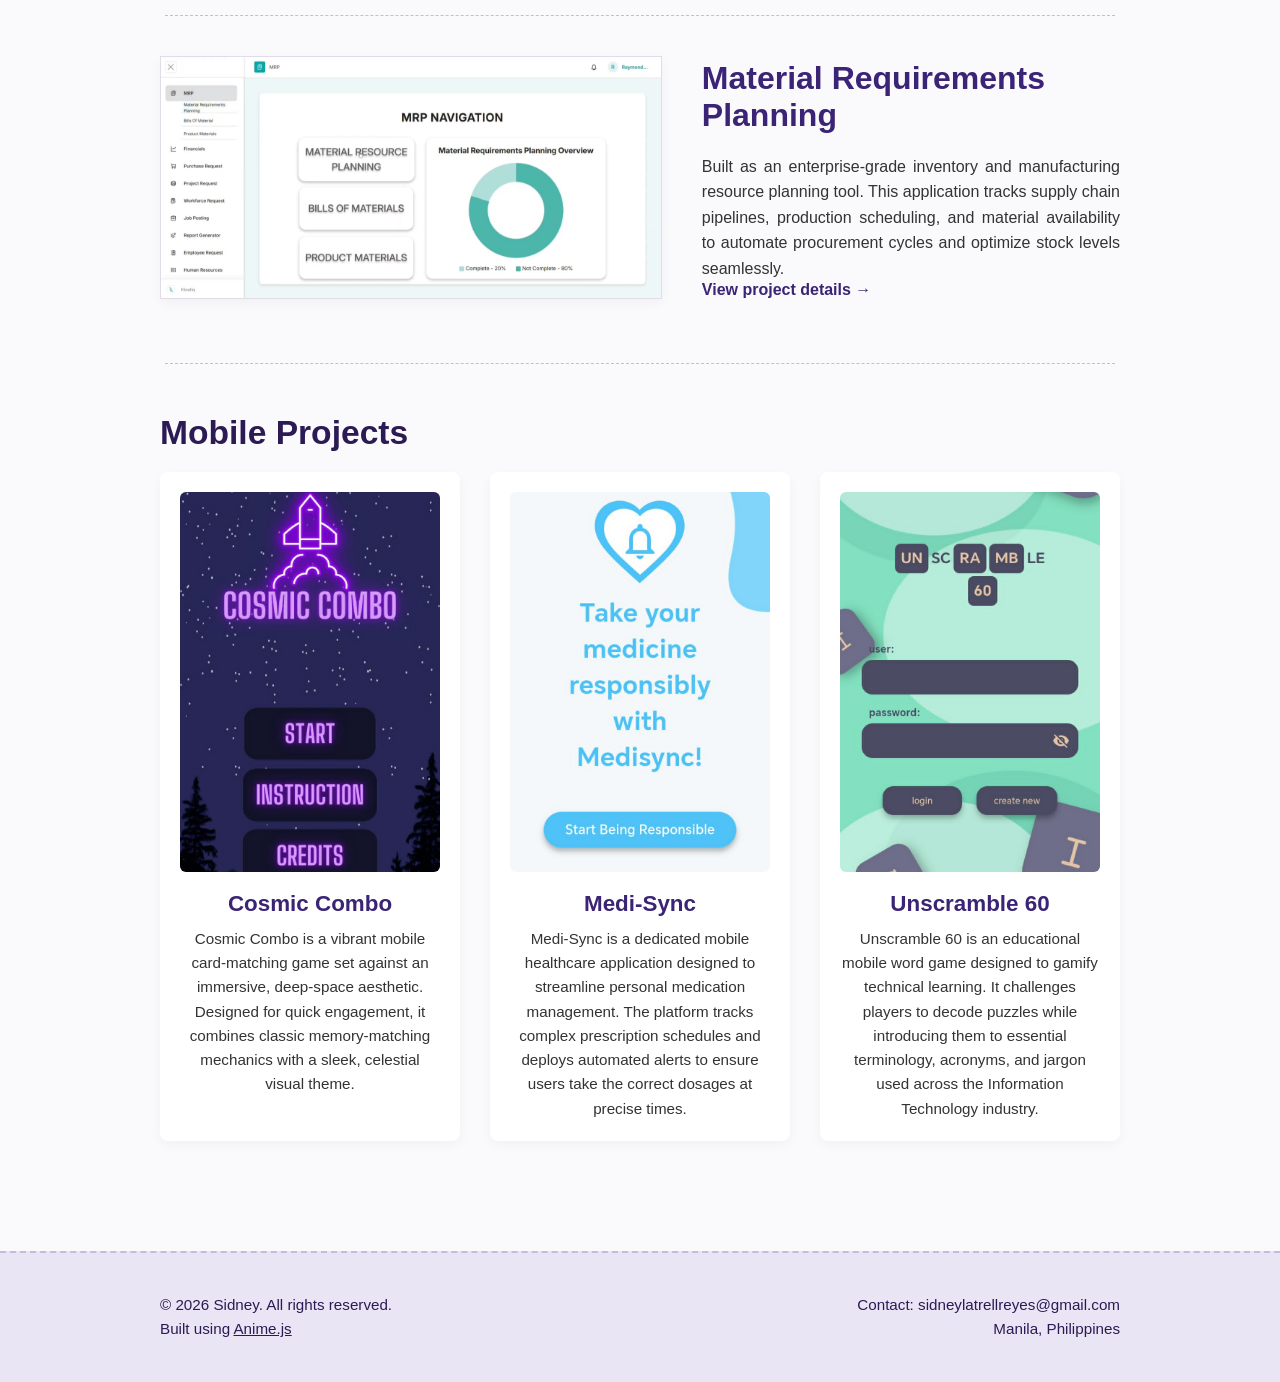
==== commit 51b14577: "Update index.html" ====
--- a/index.html
+++ b/index.html
@@ -33,7 +33,7 @@
         </div>
 
         <div class="details-section">
-            <h1 class="profile-title" style="color: #3b2475;">Sidney</h1>
+            <h1 class="profile-title" style="color: #3b2475;">Sidney Latrell N. Reyes</h1>
             <div class="profile-title" style="color: #333333;">Graduate of Computer Science</div>
             <div class="college-name" style="color: #8a7bb0;">Pamantasan ng Lungsod ng Maynila</div>
 
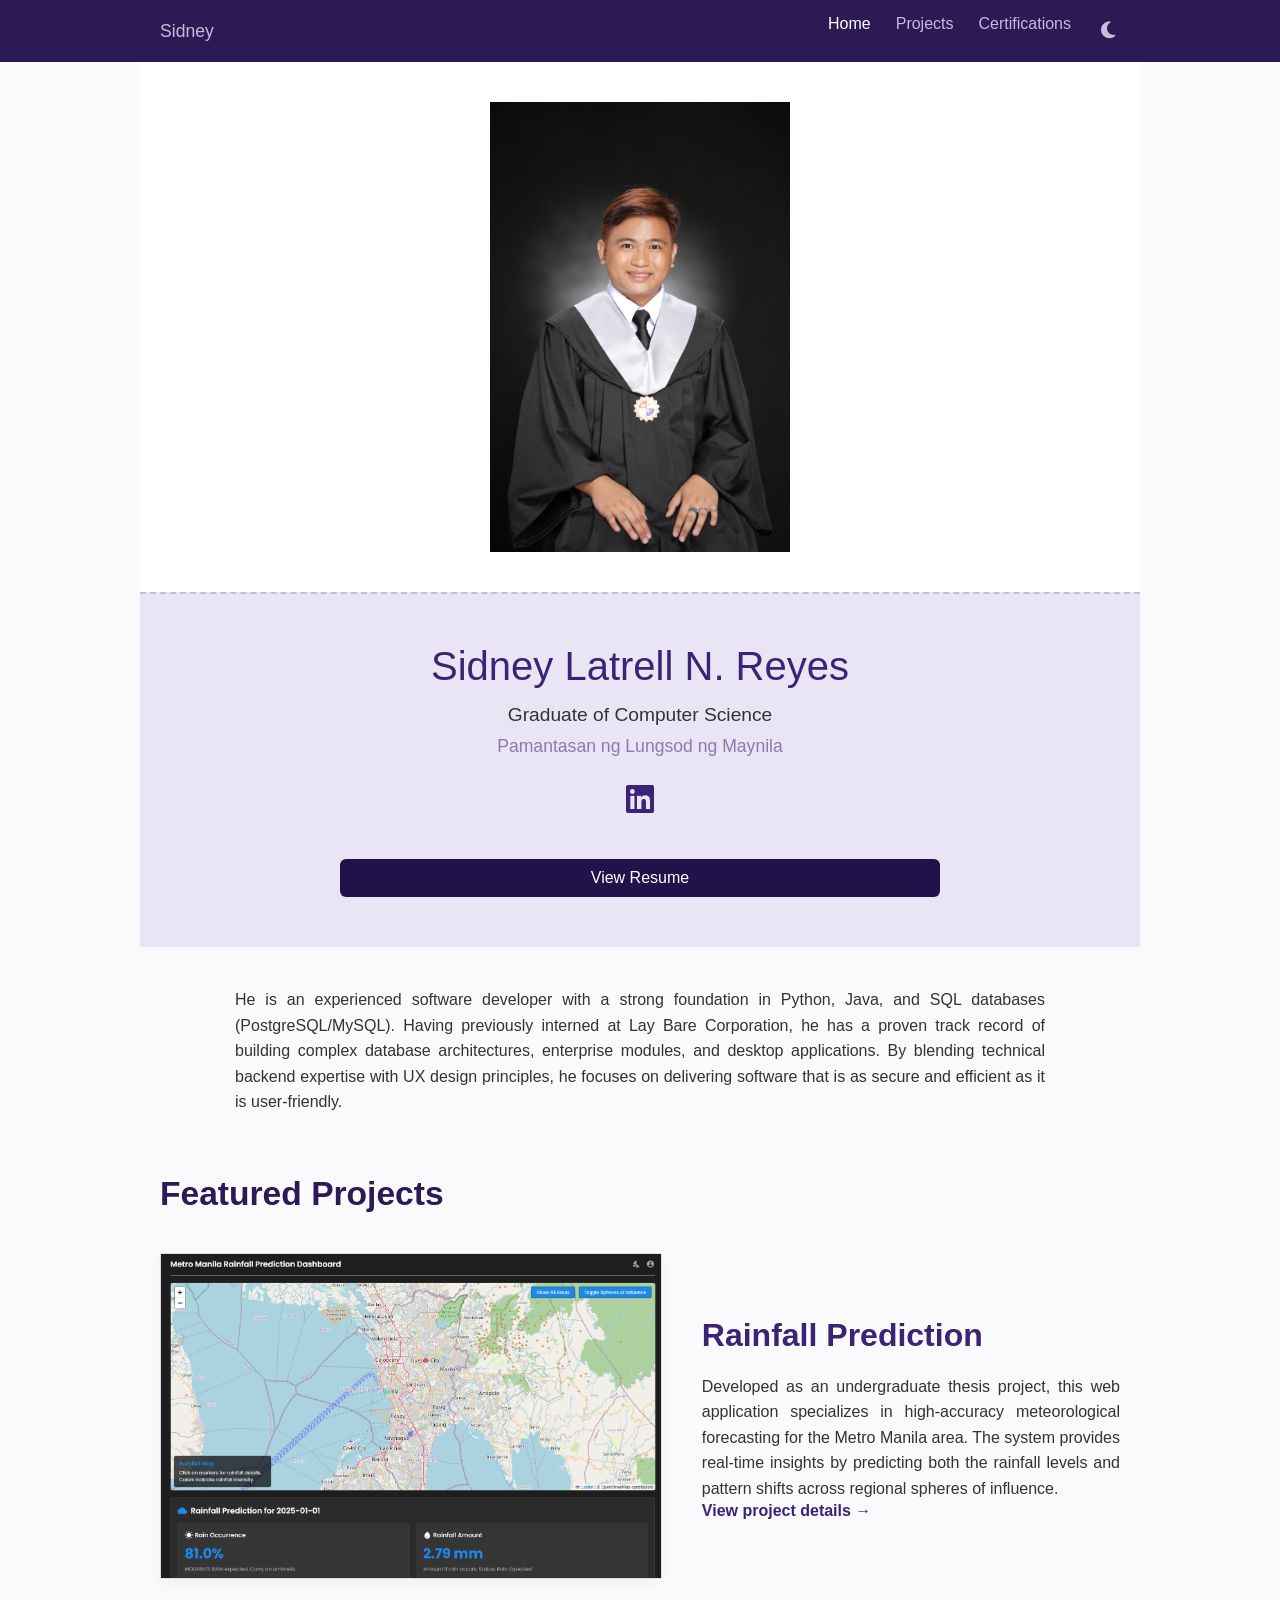
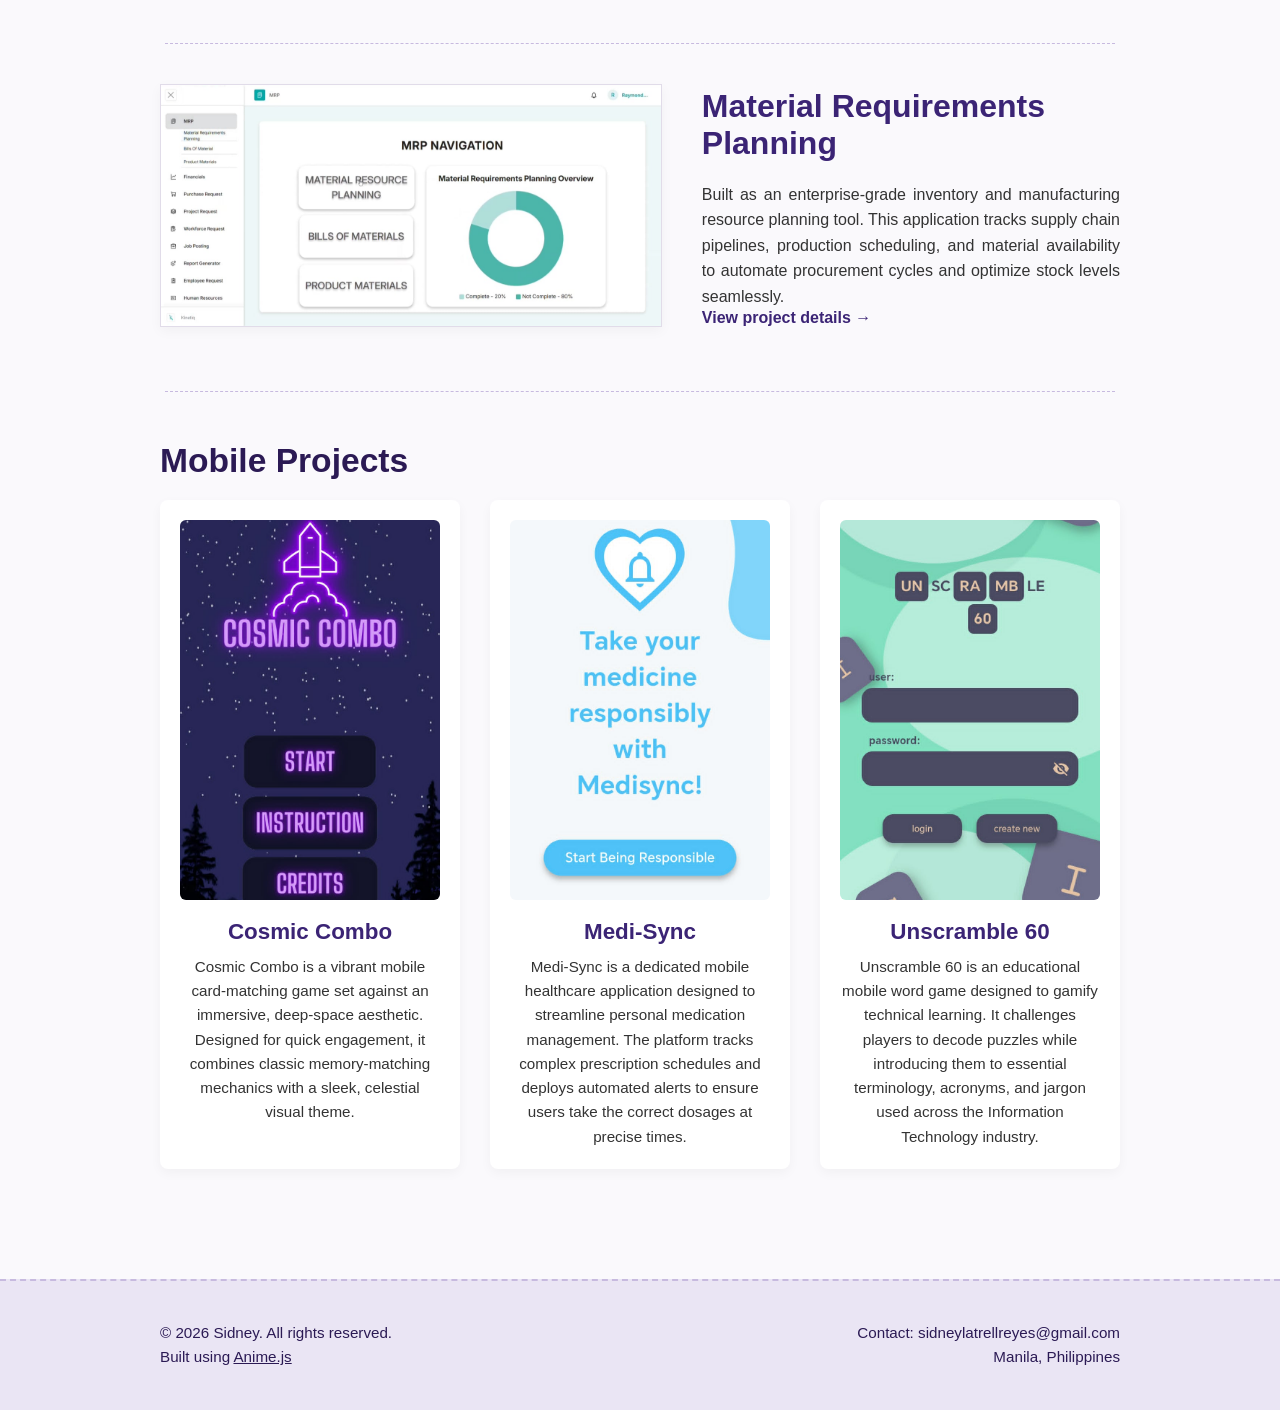
==== commit 42bd00f9: "Update index.html" ====
--- a/index.html
+++ b/index.html
@@ -33,7 +33,7 @@
         </div>
 
         <div class="details-section">
-            <h1 class="profile-title" style="color: #3b2475;">Sidney Latrell N. Reyes</h1>
+            <h1 class="profile-name" style="color: #3b2475;">Sidney Latrell N. Reyes</h1>
             <div class="profile-title" style="color: #333333;">Graduate of Computer Science</div>
             <div class="college-name" style="color: #8a7bb0;">Pamantasan ng Lungsod ng Maynila</div>
 
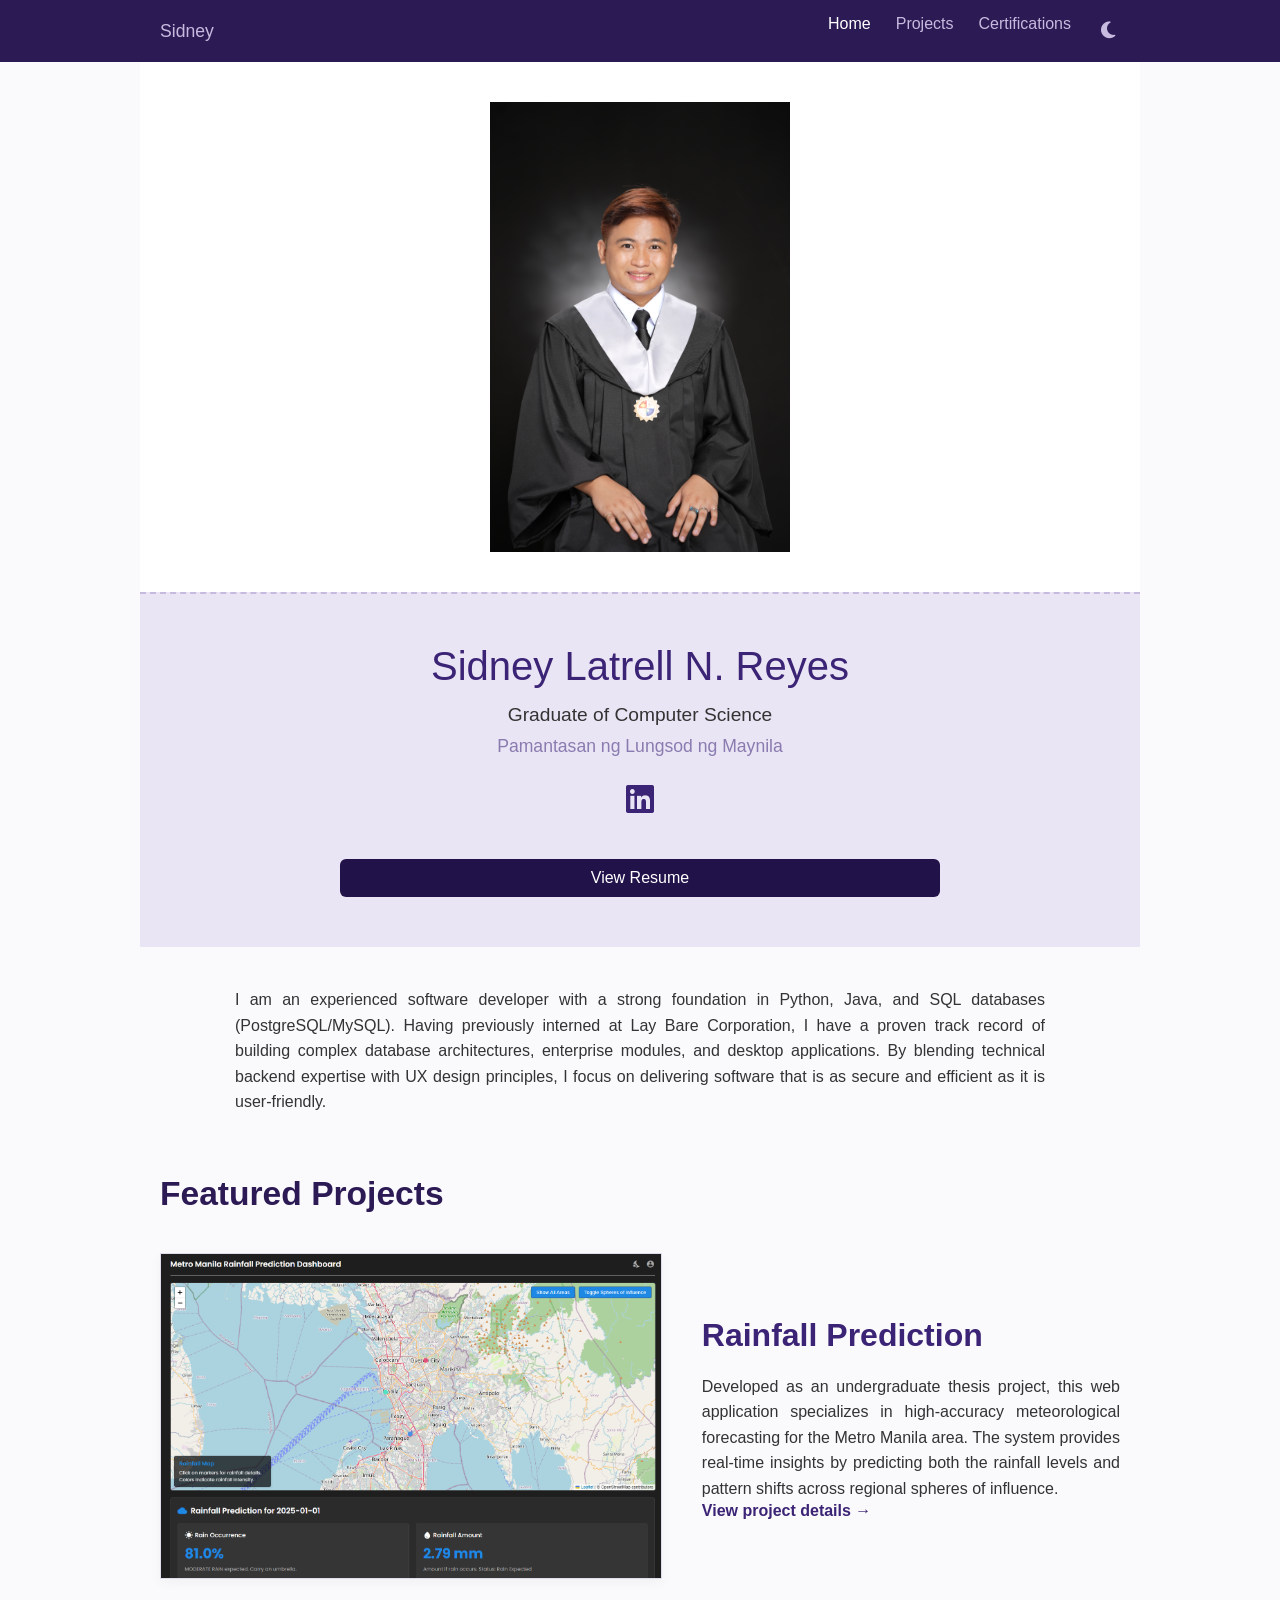
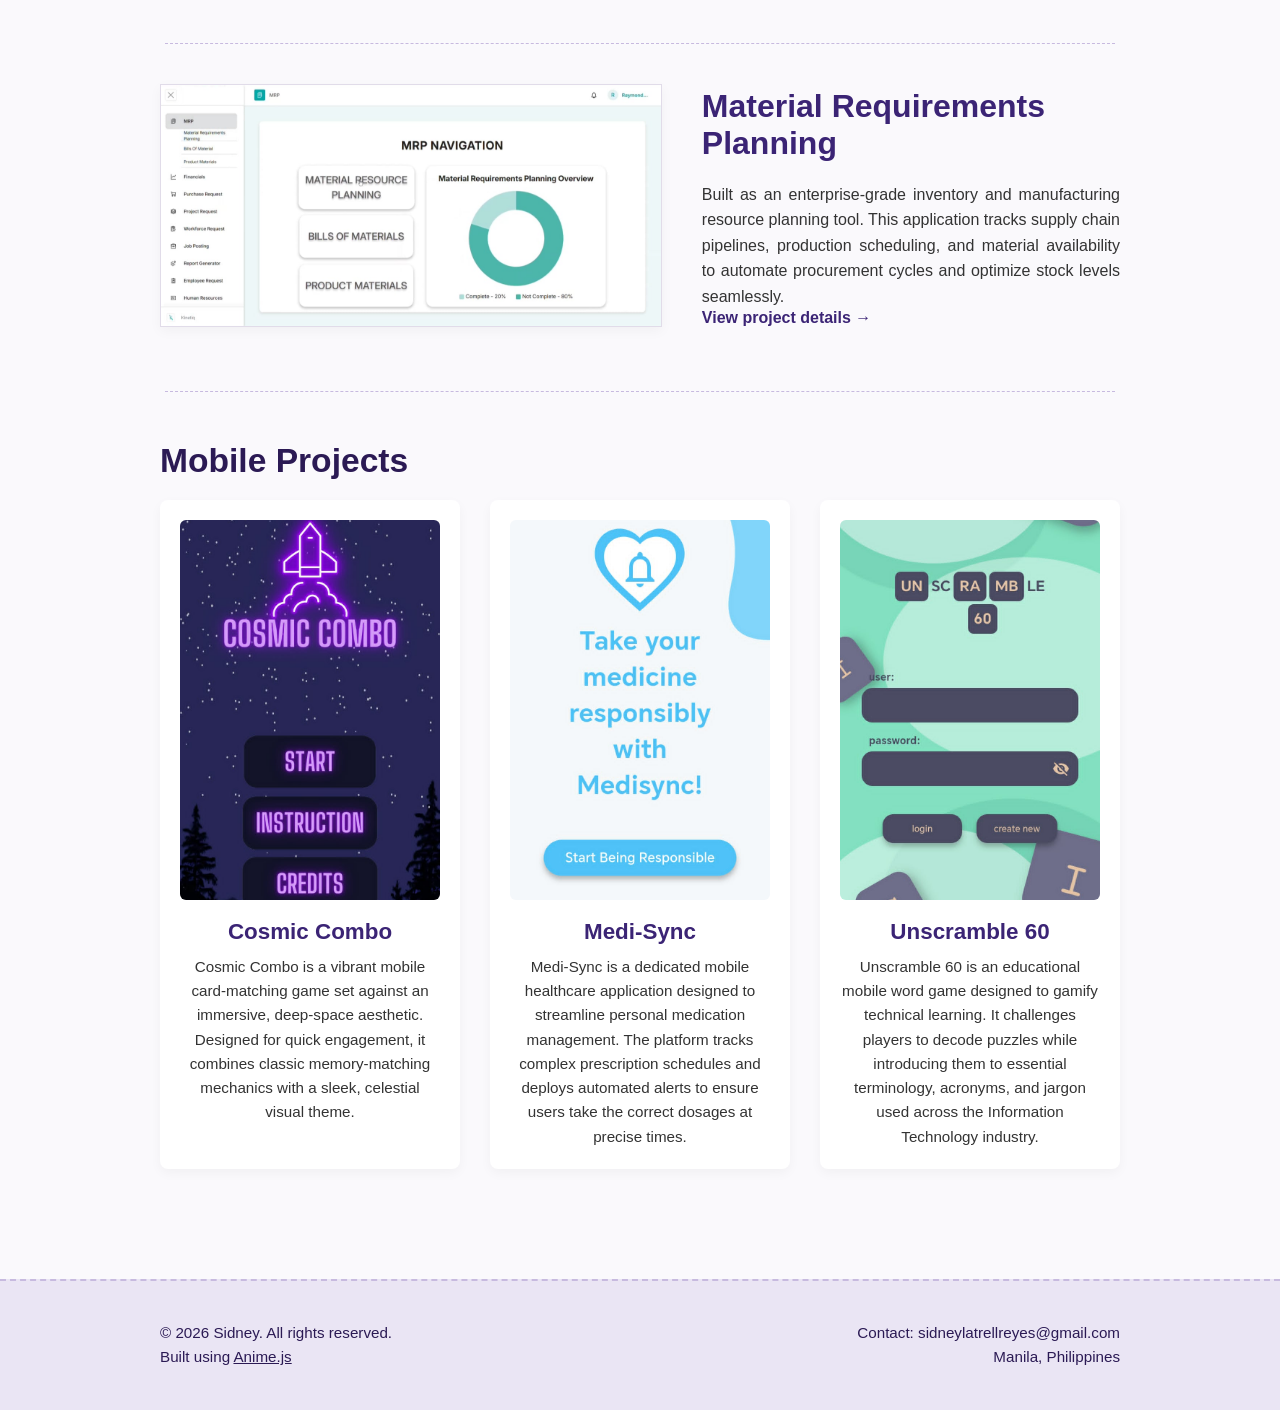
==== commit d5610217: "Update index.html changed to first person POV" ====
--- a/index.html
+++ b/index.html
@@ -50,7 +50,7 @@
         </a></div>
 
         <p class="profile-description" style="font-size: 1rem; line-height: 1.6; color: #333333;">
-            He is an experienced software developer with a strong foundation in Python, Java, and SQL databases (PostgreSQL/MySQL). Having previously interned at Lay Bare Corporation, he has a proven track record of building complex database architectures, enterprise modules, and desktop applications. By blending technical backend expertise with UX design principles, he focuses on delivering software that is as secure and efficient as it is user-friendly.
+            I am an experienced software developer with a strong foundation in Python, Java, and SQL databases (PostgreSQL/MySQL). Having previously interned at Lay Bare Corporation, I have a proven track record of building complex database architectures, enterprise modules, and desktop applications. By blending technical backend expertise with UX design principles, I focus on delivering software that is as secure and efficient as it is user-friendly.
         </p>
 
         <div class="section-divider-title">
